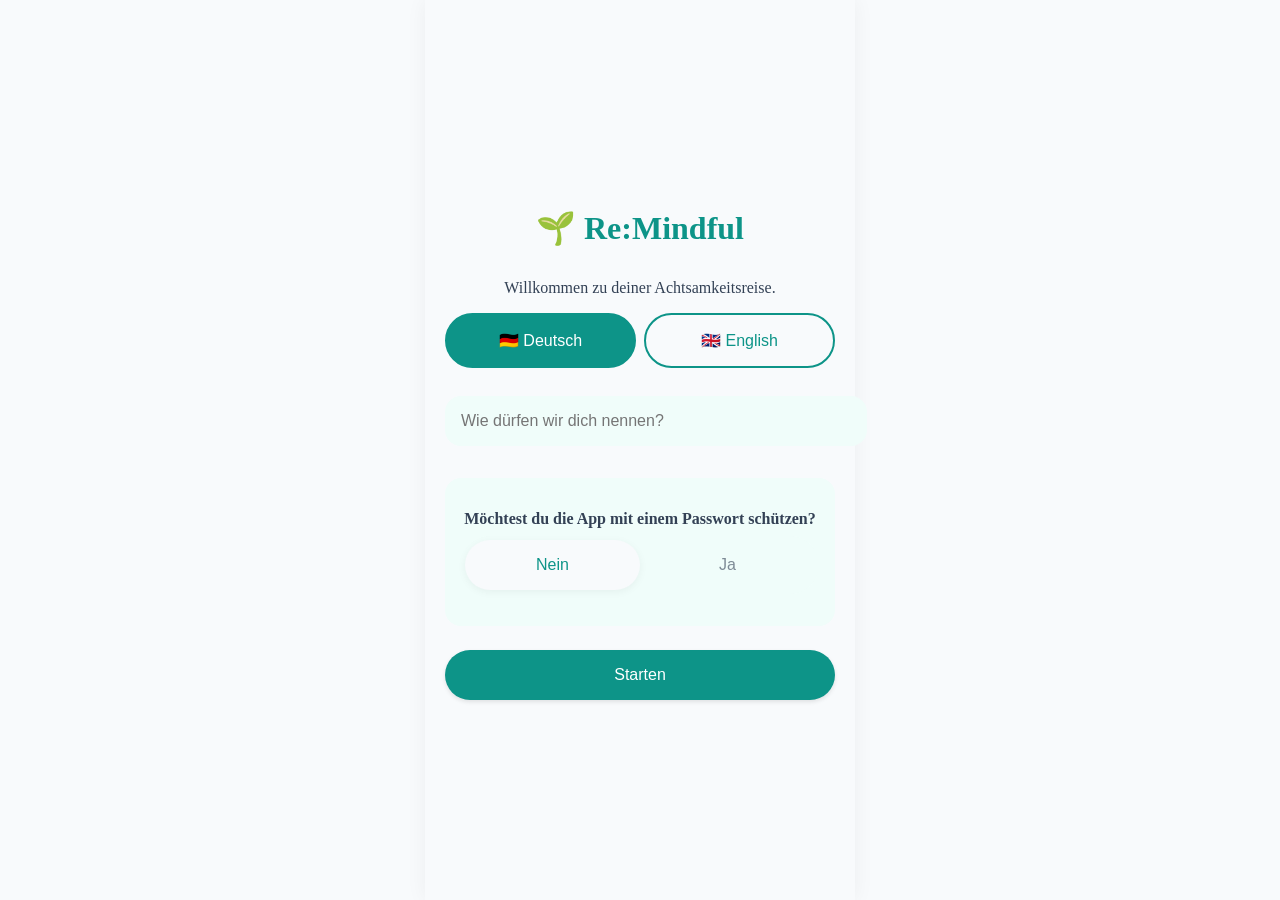
==== app/src/main/assets/index.html @ c2c4677a "🔥 Remove Voice Memo feature completely as requested" ====
<!DOCTYPE html>
<html lang="de">
<head>
    <meta charset="UTF-8">
    <meta name="viewport" content="width=device-width, initial-scale=1.0, maximum-scale=1.0, user-scalable=no, viewport-fit=cover">
    <title>Re:Mindful</title>
    <link rel="stylesheet" href="style.css">
</head>
<body>
    <div id="toast-container"></div>

    <!-- Lock Screen -->
    <div id="screen-lock" class="overlay-screen" style="display:none;">
        <div style="padding: 40px; text-align: center; width: 100%;">
            <h1 style="font-size: 48px; margin-bottom: 16px;">🔒</h1>
            <h2 data-i18n="lock_title">App gesperrt</h2>
            <p data-i18n="lock_desc">Bitte gib dein Passwort ein.</p>
            <input type="password" id="input-lock-pw" style="text-align: center;">
            <button onclick="app.unlockApp()" data-i18n="lock_btn">Entsperren</button>
        </div>
    </div>

    <!-- Splash Screen -->
    <div id="screen-splash" class="overlay-screen" style="display:none;">
        <div class="splash-content">
            <h1>👋</h1>
            <h2 id="splash-title">Willkommen!</h2>
            <p data-i18n="splash_subtitle">Wie geht es dir heute?</p>
            <button onclick="app.closeSplash()" data-i18n="splash_btn">Einen Eintrag erstellen</button>
        </div>
    </div>

    <!-- Custom Modal -->
    <div id="custom-modal" class="modal-overlay">
        <div class="modal-content">
            <h3 id="modal-title">Titel</h3>
            <div id="modal-body">Inhalt</div>
            <div class="modal-actions">
                <button id="modal-cancel" class="outline-btn" style="display:none;">Abbrechen</button>
                <button id="modal-confirm">OK</button>
            </div>
        </div>
    </div>

    <div id="app-container">
        <!-- Onboarding Screen -->
        <div id="screen-onboarding" class="screen">
            <div class="onboarding-content">
                <h1>🌱 Re:Mindful</h1>
                <p data-i18n="onboarding_desc">Willkommen zu deiner Achtsamkeitsreise.</p>

                <div class="lang-selector">
                    <button class="lang-btn active" onclick="app.setLang('de')">🇩🇪 Deutsch</button>
                    <button class="lang-btn" onclick="app.setLang('en')">🇬🇧 English</button>
                </div>

                <input type="text" id="input-username" data-i18n-placeholder="onboarding_name_ph" placeholder="Wie dürfen wir dich nennen?">

                <div style="margin-top: 20px; background: var(--soft-teal); padding: 16px; border-radius: 16px;">
                    <p style="margin-bottom: 8px; font-weight: bold;" data-i18n="onboarding_pw_q">Möchtest du die App mit einem Passwort schützen?</p>
                    <div class="segment-control">
                        <button id="btn-pw-no" class="active" onclick="app.toggleOnboardingPw(false)" data-i18n="btn_no">Nein</button>
                        <button id="btn-pw-yes" onclick="app.toggleOnboardingPw(true)" data-i18n="btn_yes">Ja</button>
                    </div>
                    <div id="onboarding-pw-fields" style="display: none;">
                        <input type="password" id="input-pw1" data-i18n-placeholder="pw_ph1" placeholder="Passwort">
                        <input type="password" id="input-pw2" data-i18n-placeholder="pw_ph2" placeholder="Passwort wiederholen">
                    </div>
                </div>

                <button onclick="app.finishOnboarding()" data-i18n="onboarding_start" style="margin-top: 24px;">Starten</button>
            </div>
        </div>

        <!-- Main App Screens (Tabs) -->
        <div id="screen-main" class="screen" style="display:none;">
            <!-- Tab 1: Mood Tracker -->
            <div id="tab-mood" class="tab-content active">
                <h2 data-i18n="mood_title">Wie fühlst du dich heute?</h2>
                <div class="mood-selector">
                    <button data-val="1" onclick="app.selectMood(1)">😢</button>
                    <button data-val="2" onclick="app.selectMood(2)">😕</button>
                    <button data-val="3" onclick="app.selectMood(3)">😐</button>
                    <button data-val="4" onclick="app.selectMood(4)">🙂</button>
                    <button data-val="5" onclick="app.selectMood(5)">😄</button>
                </div>

                <button class="nlp-btn" onclick="app.openMoodNLP()" data-i18n="mood_nlp_btn">✨ Gefühle in Worte fassen</button>

                <textarea id="mood-text" data-i18n-placeholder="mood_ph_happened" placeholder="Was ist passiert?"></textarea>
                <textarea id="mood-pos" data-i18n-placeholder="mood_ph_pos" placeholder="Was war positiv?"></textarea>
                <textarea id="mood-neg" data-i18n-placeholder="mood_ph_neg" placeholder="Was war negativ?"></textarea>

                <h3 data-i18n="mood_notes_title" style="margin-top: 16px; margin-bottom: 8px; font-size: 16px;">Zusätzliche Notizen</h3>
                <textarea id="mood-notes" data-i18n-placeholder="mood_notes_ph" placeholder="Weitere Gedanken..."></textarea>

                <button class="save-btn" onclick="app.saveMood()" data-i18n="save_entry">Eintrag speichern</button>
            </div>

            <!-- Tab 2: Goals -->
            <div id="tab-goals" class="tab-content" style="display:none;">
                <h2 data-i18n="goals_title">Meine Ziele</h2>

                <div class="segment-control">
                    <button id="seg-daily" class="active" onclick="app.switchGoalType('daily')" data-i18n="goals_daily">Tagesziele</button>
                    <button id="seg-weekly" onclick="app.switchGoalType('weekly')" data-i18n="goals_weekly">Wochenziele</button>
                </div>

                <input type="text" id="goal-input" data-i18n-placeholder="goals_ph" placeholder="Neues Ziel eingeben...">
                <button class="nlp-btn" onclick="app.nlpAnalyzeGoal()" data-i18n="goals_nlp_btn">✨ Ziel in kleine Schritte zerlegen</button>
                <div id="goal-nlp-suggestions" class="nlp-suggestions"></div>

                <div id="custom-step-container" style="display:none; margin-top:10px;">
                    <input type="text" id="custom-step-input" data-i18n-placeholder="goals_custom_step_ph" placeholder="Eigenen kleinen Schritt hinzufügen...">
                    <button class="outline-btn" onclick="app.addCustomStep()" data-i18n="goals_add_step">Hinzufügen</button>
                </div>

                <button class="save-btn" id="btn-save-goal-direct" onclick="app.saveGoalDirect()" style="display:none;" data-i18n="goals_save_btn">Ziel direkt speichern</button>

                <h3 data-i18n="goals_active_title" style="margin-top:24px;">Aktive Ziele</h3>
                <div id="active-goals-list"></div>
            </div>

            <!-- Tab 3: Success -->
            <div id="tab-success" class="tab-content" style="display:none;">
                <h2 data-i18n="success_title">Erfolge feiern</h2>
                <p data-i18n="success_subtitle">Jeder kleine Schritt zählt!</p>

                <div style="background: var(--soft-amber); padding: 16px; border-radius: 16px; margin-bottom: 16px;">
                    <h3 style="color: var(--primary-amber); margin-bottom: 8px;" data-i18n="success_motivate_title">Du bist großartig! 🌟</h3>
                    <p style="font-size: 14px; opacity: 0.8; margin-bottom: 0;" data-i18n="success_motivate_desc">Nimm dir einen Moment Zeit, um stolz auf dich zu sein. Was hast du geschafft, egal wie klein es erscheinen mag?</p>
                </div>

                <input type="text" id="success-input" data-i18n-placeholder="success_ph" placeholder="Was war dein Erfolg?">
                <textarea id="success-reason" data-i18n-placeholder="success_reason_ph" placeholder="Was hat zu diesem Erfolg geführt?"></textarea>

                <button onclick="app.saveSuccess()" data-i18n="success_btn">🎉 Erfolg feiern & speichern</button>
            </div>

            <!-- Tab 4: Journal -->
            <div id="tab-journal" class="tab-content" style="display:none;">
                <h2 data-i18n="journal_title">Tagebuch</h2>
                <button onclick="app.exportPdf()" data-i18n="journal_pdf_btn">📄 Als PDF exportieren</button>
                <div id="journal-list"></div>
            </div>

            <!-- Tab 5: Settings -->
            <div id="tab-settings" class="tab-content" style="display:none;">
                <h2 data-i18n="settings_title">Einstellungen</h2>

                <!-- System & Profile -->
                <div class="settings-card">
                    <h3 data-i18n="settings_profile">👤 Profil & Sprache</h3>
                    <input type="text" id="settings-name" placeholder="Dein Name">
                    <button onclick="app.updateName()" data-i18n="settings_name_btn">Name speichern</button>

                    <div class="lang-selector" style="margin-top: 16px;">
                        <button id="set-lang-de" class="lang-btn" onclick="app.changeLang('de')">🇩🇪 Deutsch</button>
                        <button id="set-lang-en" class="lang-btn" onclick="app.changeLang('en')">🇬🇧 English</button>
                    </div>
                </div>

                <!-- Theme -->
                <div class="settings-card" style="margin-top: 16px;">
                    <h3 data-i18n="settings_theme">🌓 Erscheinungsbild</h3>
                    <select id="theme-selector" onchange="app.changeTheme()">
                        <option value="system" data-i18n="theme_system">System-Standard</option>
                        <option value="light" data-i18n="theme_light">Hell (Light Mode)</option>
                        <option value="dark" data-i18n="theme_dark">Dunkel (Dark Mode)</option>
                    </select>
                </div>

                <!-- Security -->
                <div class="settings-card" style="margin-top: 16px;">
                    <h3 data-i18n="settings_security">🔒 Sicherheit</h3>
                    <p id="pw-status-text" style="font-size:14px; opacity:0.8;"></p>
                    <button id="btn-pw-toggle" onclick="app.togglePasswordSetting()"></button>
                </div>

                <!-- Design -->
                <div class="settings-card" style="margin-top: 16px;">
                    <h3 data-i18n="settings_design">🎨 Design & Farben</h3>
                    <p data-i18n="settings_design_desc">Wähle dein bevorzugtes Farbschema:</p>
                    <div class="color-picker-grid">
                        <button class="color-btn" style="background: #0d9488" onclick="app.setManualColor('teal')">Teal</button>
                        <button class="color-btn" style="background: #4f46e5" onclick="app.setManualColor('indigo')">Indigo</button>
                        <button class="color-btn" style="background: #d97706" onclick="app.setManualColor('amber')">Amber</button>
                        <button class="color-btn" style="background: #e11d48" onclick="app.setManualColor('rose')">Rose</button>
                        <button class="color-btn" style="background: #059669" onclick="app.setManualColor('emerald')">Emerald</button>
                        <button class="color-btn" style="background: #7c3aed" onclick="app.setManualColor('violet')">Violet</button>
                    </div>
                    <button class="outline-btn" onclick="app.resetToMaterialYou()" data-i18n="settings_material_btn">📱 System "Material You" wiederherstellen</button>
                </div>

                <!-- System -->
                <div class="settings-card" style="margin-top: 16px;">
                    <h3 data-i18n="settings_system">🛠️ System</h3>
                    <div style="display:flex; align-items:center; gap: 12px; margin-bottom: 12px;">
                        <input type="time" id="reminder-time" value="19:00" style="margin-bottom:0; flex:1;">
                        <button onclick="app.toggleDailyReminder()" data-i18n="settings_reminder" style="flex:2; margin-bottom:0;">⏰ Aktivieren</button>
                    </div>
                    <button class="danger-btn" onclick="app.confirmReset()" data-i18n="settings_delete">🗑️ Alle Daten löschen</button>
                </div>

                <!-- Help -->
                <div class="settings-card" style="margin-top: 16px;">
                    <h3 data-i18n="settings_help">❓ Hilfe & Erklärung</h3>
                    <details>
                        <summary data-i18n="help_q1">Wie funktioniert der Mood-Tracker?</summary>
                        <p data-i18n="help_a1" style="margin-top:8px; font-size:14px; opacity:0.8;">Wähle einen Emoji und beschreibe deinen Tag. Der Button "Gefühle in Worte fassen" hilft dir, deine Emotionen besser zu benennen.</p>
                    </details>
                    <details style="margin-top: 8px;">
                        <summary data-i18n="help_q2">Wie nutze ich die Ziele?</summary>
                        <p data-i18n="help_a2" style="margin-top:8px; font-size:14px; opacity:0.8;">Setze Tages- oder Wochenziele. Lass große Ziele von der App in kleine machbare Schritte zerlegen. Du kannst auch eigene Schritte hinzufügen. Wenn du fertig bist, bewerte das Ziel, damit es im Tagebuch landet.</p>
                    </details>
                    <details style="margin-top: 8px;">
                        <summary data-i18n="help_q3">Wie funktioniert die "KI" (NLP)?</summary>
                        <p data-i18n="help_a3" style="margin-top:8px; font-size:14px; opacity:0.8;">Die App analysiert deine Eingaben auf bestimmte Wörter und generiert daraus kleine, positive Vorschläge. Alles passiert direkt auf deinem Handy, ohne Internetverbindung.</p>
                    </details>
                    <details style="margin-top: 8px;">
                        <summary data-i18n="help_q4">Was passiert beim PDF-Export?</summary>
                        <p data-i18n="help_a4" style="margin-top:8px; font-size:14px; opacity:0.8;">Deine Einträge werden auf Knopfdruck in ein schönes PDF-Dokument formatiert und sicher in deinem Download-Ordner gespeichert.</p>
                    </details>
                    <details style="margin-top: 8px;">
                        <summary data-i18n="help_q5">Wofür ist diese App gedacht?</summary>
                        <p data-i18n="help_a5" style="margin-top:8px; font-size:14px; opacity:0.8;">Re:Mindful dient deinem persönlichen Wachstum und der Selbstreflexion. Hinweis: Sie ist kein Ersatz für eine professionelle Therapie oder einen Arzt.</p>
                    </details>
                </div>
            </div>

            <!-- Bottom Navigation -->
            <nav class="bottom-nav">
                <button onclick="app.switchTab('mood', this)" class="active" data-i18n="nav_mood">Mood</button>
                <button onclick="app.switchTab('goals', this)" data-i18n="nav_goals">Ziele</button>
                <button onclick="app.switchTab('success', this)" data-i18n="nav_success">Erfolge</button>
                <button onclick="app.switchTab('journal', this)" data-i18n="nav_journal">Tagebuch</button>
                <button onclick="app.switchTab('settings', this)" data-i18n="nav_settings">Setup</button>
            </nav>
        </div>
    </div>

    <script src="app.js?v=17"></script>
</body>
</html>
---- app/src/main/assets/style.css ----
:root {
    --bg-color: #f8fafc;
    --primary-teal: #0d9488;
    --soft-teal: #f0fdfa;
    --text-main: #334155;

    --primary-indigo: #4f46e5;
    --soft-indigo: #eef2ff;
    --primary-amber: #d97706;
    --soft-amber: #fffbeb;
    --danger-red: #e11d48;
}

[data-theme="dark"] {
    --bg-color: #0f172a;
    --text-main: #f8fafc;
    --soft-teal: #1e293b;
    --soft-indigo: #1e1b4b;
    --soft-amber: #451a03;
}

html, body {
    height: 100%;
    margin: 0;
    padding: 0;
}

body {
    background: var(--bg-color);
    color: var(--text-main);
    display: flex;
    justify-content: center;
    overflow: hidden; /* App container handles scrolling */
    transition: background 0.3s, color 0.3s;
}

#app-container {
    width: 100%;
    max-width: 430px;
    height: 100%;
    background: var(--bg-color);
    position: relative;
    box-shadow: 0 0 20px rgba(0,0,0,0.05);
    display: flex;
    flex-direction: column;
}

.screen {
    flex: 1;
    display: flex;
    flex-direction: column;
    height: 100%;
}

.onboarding-content {
    padding: 40px 20px;
    text-align: center;
    display: flex;
    flex-direction: column;
    justify-content: center;
    height: 100%;
}

.tab-content {
    flex: 1;
    overflow-y: auto;
    padding: 20px;
    padding-bottom: 120px; /* Safe space for bottom nav and keyboard */
}

h1, h2 {
    margin-bottom: 16px;
    color: var(--primary-teal);
}

p {
    margin-bottom: 16px;
}

input, textarea, select {
    width: 100%;
    padding: 16px;
    border: none;
    background: var(--soft-teal);
    border-radius: 16px;
    margin-bottom: 12px;
    font-size: 16px;
    color: var(--text-main);
    transition: box-shadow 0.2s;
}

input:focus, textarea:focus, select:focus {
    outline: none;
    box-shadow: 0 0 0 2px var(--primary-teal);
}

textarea {
    resize: vertical;
    min-height: 100px;
}

button {
    background: var(--primary-teal);
    color: white;
    border: none;
    padding: 16px 24px;
    border-radius: 100px;
    font-size: 16px;
    font-weight: 500;
    cursor: pointer;
    width: 100%;
    margin-bottom: 12px;
    box-shadow: 0 2px 4px rgba(0,0,0,0.1);
    transition: background 0.3s, transform 0.1s, box-shadow 0.2s;
}

button:active {
    transform: scale(0.98);
}

button.nlp-btn {
    background: var(--primary-indigo);
}

button.danger-btn {
    background: var(--danger-red);
}

button.outline-btn {
    background: transparent;
    color: var(--primary-teal);
    border: 2px solid var(--primary-teal);
    box-shadow: none;
}

button.outline-btn:active {
    background: var(--soft-teal);
}

/* Mood Selector with colored Emojis */
.mood-selector {
    display: flex;
    justify-content: space-between;
    margin-bottom: 16px;
}

.mood-selector button {
    width: 18%;
    font-size: 24px;
    background: var(--soft-teal);
    padding: 16px 0;
    border-radius: 20px;
    box-shadow: none;
    opacity: 0.6;
    transition: all 0.2s;
}

/* Colors for emojis */
.mood-selector button[data-val="1"] { color: var(--danger-red); }
.mood-selector button[data-val="2"] { color: #f97316; }
.mood-selector button[data-val="3"] { color: #eab308; }
.mood-selector button[data-val="4"] { color: #84cc16; }
.mood-selector button[data-val="5"] { color: #22c55e; }

.mood-selector button.selected {
    opacity: 1;
    transform: scale(1.1);
    background: var(--bg-color);
    box-shadow: 0 4px 12px rgba(0,0,0,0.1);
}

/* NLP Suggestions */
.nlp-suggestions {
    margin-bottom: 16px;
    background: var(--soft-teal);
    padding: 16px;
    border-radius: 16px;
}

.nlp-suggestions label {
    display: flex;
    align-items: center;
    margin-bottom: 12px;
    font-size: 15px;
}

.nlp-suggestions input[type="checkbox"] {
    width: auto;
    margin-right: 12px;
    margin-bottom: 0;
    transform: scale(1.2);
}

/* Segment Control */
.segment-control {
    display: flex;
    background: var(--soft-teal);
    border-radius: 100px;
    padding: 4px;
    margin-bottom: 16px;
}
.segment-control button {
    margin-bottom: 0;
    background: transparent;
    color: var(--text-main);
    box-shadow: none;
    opacity: 0.6;
}
.segment-control button.active {
    background: var(--bg-color);
    color: var(--primary-teal);
    opacity: 1;
    box-shadow: 0 2px 8px rgba(0,0,0,0.05);
}

/* Active Goals List */
.active-goal-card {
    background: var(--soft-indigo);
    padding: 16px;
    border-radius: 16px;
    margin-bottom: 12px;
}
.active-goal-card h4 {
    color: var(--primary-indigo);
    margin-bottom: 8px;
}
.active-goal-card ul {
    margin-left: 20px;
    margin-bottom: 12px;
    font-size: 14px;
}

/* Journal List */
.journal-day-group {
    margin-bottom: 24px;
}
.journal-day-header {
    font-size: 18px;
    font-weight: bold;
    color: var(--primary-teal);
    margin-bottom: 12px;
    border-bottom: 2px solid var(--soft-teal);
    padding-bottom: 4px;
}

.journal-entry {
    background: var(--soft-teal);
    border: none;
    padding: 20px;
    border-radius: 24px;
    margin-bottom: 16px;
    box-shadow: 0 4px 12px rgba(0,0,0,0.03);
}

.entry-header {
    display: flex;
    justify-content: space-between;
    align-items: center;
    margin-bottom: 12px;
    color: var(--text-main);
    opacity: 0.8;
}

.badge {
    padding: 6px 12px;
    border-radius: 100px;
    font-size: 12px;
    font-weight: bold;
    color: white;
}
.badge.mood { background: var(--primary-teal); }
.badge.success { background: var(--primary-amber); }
.badge.goal { background: var(--primary-indigo); }
.badge.voice { background: #64748b; }

.journal-entry p { white-space: pre-wrap; font-size: 15px; margin-bottom: 8px; }

.entry-actions {
    display: flex;
    gap: 8px;
    margin-top: 16px;
}
.entry-actions button {
    margin-bottom: 0;
    padding: 8px;
    font-size: 12px;
    width: auto;
    flex: 1;
}

/* Audio Player */
audio {
    width: 100%;
    margin-top: 8px;
    margin-bottom: 8px;
    border-radius: 100px;
}
.voice-memo-card {
    background: var(--soft-teal);
    padding: 16px;
    border-radius: 20px;
    margin-bottom: 16px;
}

/* Settings Cards */
.settings-card {
    background: var(--soft-teal);
    padding: 20px;
    border-radius: 24px;
}
.settings-card h3 {
    margin-bottom: 12px;
    font-size: 18px;
    color: var(--text-main);
}
.color-picker-grid {
    display: grid;
    grid-template-columns: repeat(3, 1fr);
    gap: 12px;
    margin-bottom: 16px;
}
.color-btn {
    border-radius: 12px;
    height: 48px;
    margin: 0;
    box-shadow: none;
    color: white;
    font-weight: bold;
    text-shadow: 0 1px 2px rgba(0,0,0,0.2);
}
.lang-selector {
    display: flex;
    gap: 8px;
    margin-bottom: 16px;
}
.lang-btn {
    background: transparent;
    border: 2px solid var(--primary-teal);
    color: var(--primary-teal);
    box-shadow: none;
}
.lang-btn.active {
    background: var(--primary-teal);
    color: white;
}

/* Details / Accordion */
details {
    background: var(--bg-color);
    padding: 12px;
    border-radius: 12px;
    cursor: pointer;
}
summary { font-weight: bold; color: var(--primary-teal); }

/* Bottom Navigation (Material 3) */
.bottom-nav {
    position: absolute;
    bottom: 0;
    width: 100%;
    display: flex;
    background: var(--bg-color);
    padding: 12px 4px;
    box-shadow: 0 -2px 10px rgba(0,0,0,0.05);
    z-index: 100;
    overflow-x: auto;
}

.bottom-nav button {
    flex: 1;
    background: transparent;
    color: var(--text-main);
    font-size: 11px;
    padding: 12px 2px;
    margin: 0;
    box-shadow: none;
    border-radius: 100px;
    transition: all 0.2s;
    opacity: 0.6;
    min-width: 60px;
}

.bottom-nav button.active {
    background: var(--soft-teal);
    color: var(--primary-teal);
    opacity: 1;
    font-weight: bold;
}

/* Modals & Overlays */
.overlay-screen {
    position: absolute;
    inset: 0;
    background: var(--bg-color);
    color: var(--text-main);
    z-index: 200;
    display: flex;
    justify-content: center;
    align-items: center;
    flex-direction: column;
}
.overlay-screen#screen-splash {
    background: var(--primary-teal);
    color: white;
}
.splash-content {
    text-align: center;
    padding: 40px;
}
.splash-content h1 { font-size: 60px; margin-bottom: 16px; color: white; }
.splash-content h2 { color: white; }
.splash-content button {
    background: white;
    color: var(--primary-teal);
    margin-top: 24px;
}

.modal-overlay {
    position: fixed;
    inset: 0;
    background: rgba(0,0,0,0.6);
    display: none;
    justify-content: center;
    align-items: center;
    z-index: 9999;
}
.modal-content {
    background: var(--bg-color);
    padding: 24px;
    border-radius: 24px;
    width: 90%;
    max-width: 400px;
}
.modal-actions {
    display: flex;
    gap: 12px;
    margin-top: 20px;
}
.modal-actions button { margin-bottom: 0; }

/* Toast */
#toast-container {
    position: fixed;
    bottom: 100px;
    left: 50%;
    transform: translateX(-50%);
    z-index: 10000;
    display: flex;
    flex-direction: column;
    gap: 10px;
    pointer-events: none;
}
.toast {
    background: var(--text-main);
    color: var(--bg-color);
    padding: 12px 24px;
    border-radius: 100px;
    font-size: 14px;
    animation: fadein 0.3s, fadeout 0.3s 2.7s;
    box-shadow: 0 4px 12px rgba(0,0,0,0.15);
}
@keyframes fadein { from { opacity: 0; transform: translateY(20px); } to { opacity: 1; transform: translateY(0); } }
@keyframes fadeout { from { opacity: 1; } to { opacity: 0; } }

/* Confetti */
.confetti {
    position: absolute;
    width: 10px;
    height: 10px;
    top: -10px;
    z-index: 999;
    animation: fall linear forwards;
}
@keyframes fall {
    to { transform: translateY(110vh) rotate(720deg); }
}
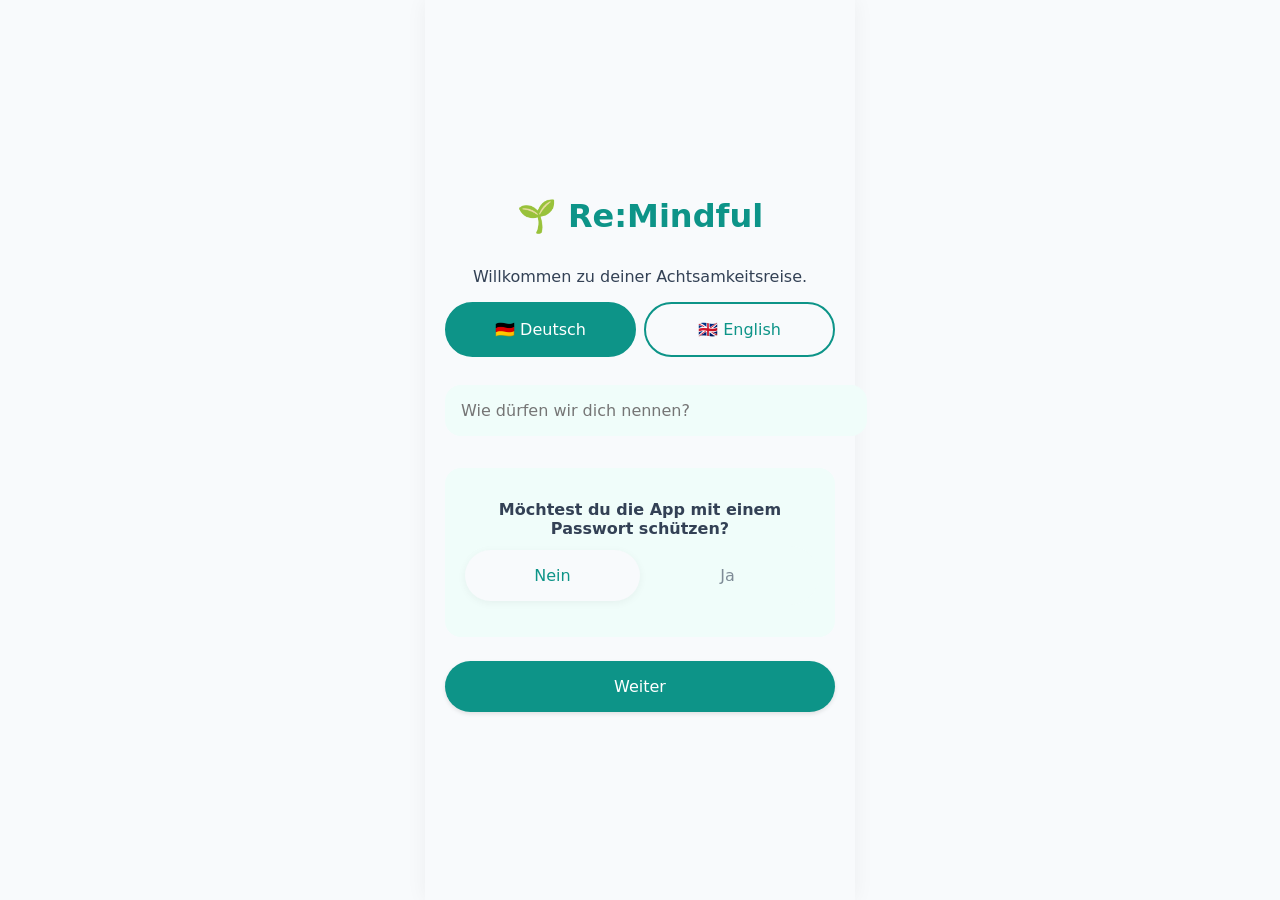
==== commit 01bddeb0: "🚀 Feature Update v2.3.0.0: Swipe-To-Navigate, 2-Step Onboarding & Consistent Fonts" ====
--- a/app/src/main/assets/index.html
+++ b/app/src/main/assets/index.html
@@ -45,7 +45,7 @@
     <div id="app-container">
         <!-- Onboarding Screen -->
         <div id="screen-onboarding" class="screen">
-            <div class="onboarding-content">
+            <div id="onboarding-step-1" class="onboarding-content">
                 <h1>🌱 Re:Mindful</h1>
                 <p data-i18n="onboarding_desc">Willkommen zu deiner Achtsamkeitsreise.</p>
 
@@ -68,7 +68,18 @@
                     </div>
                 </div>
 
-                <button onclick="app.finishOnboarding()" data-i18n="onboarding_start" style="margin-top: 24px;">Starten</button>
+                <button onclick="app.nextOnboardingStep()" data-i18n="onboarding_next" style="margin-top: 24px;">Weiter</button>
+            </div>
+
+            <div id="onboarding-step-2" class="onboarding-content" style="display: none;">
+                <h1 style="font-size: 48px;">⏰</h1>
+                <h2 data-i18n="onboard_remind_title">Tägliche Erinnerung</h2>
+                <p data-i18n="onboard_remind_desc">Möchtest du jeden Tag eine liebevolle Erinnerung erhalten, um kurz innezuhalten und den Tag zu reflektieren?</p>
+
+                <input type="time" id="onboard-reminder-time" value="19:00" style="font-size: 24px; text-align: center;">
+
+                <button onclick="app.finishOnboarding(true)" data-i18n="onboard_remind_yes" style="margin-top: 16px;">Erinnerung aktivieren</button>
+                <button class="outline-btn" onclick="app.finishOnboarding(false)" data-i18n="onboard_remind_no">Jetzt nicht</button>
             </div>
         </div>
 
--- a/app/src/main/assets/style.css
+++ b/app/src/main/assets/style.css
@@ -23,6 +23,11 @@
     height: 100%;
     margin: 0;
     padding: 0;
+    font-family: system-ui, -apple-system, sans-serif;
+}
+
+input, textarea, select, button {
+    font-family: inherit;
 }
 
 body {
@@ -119,7 +124,9 @@
 }
 
 button.nlp-btn {
-    background: var(--primary-indigo);
+    background: var(--soft-teal);
+    color: var(--primary-teal);
+    border: 2px solid var(--primary-teal);
 }
 
 button.danger-btn {
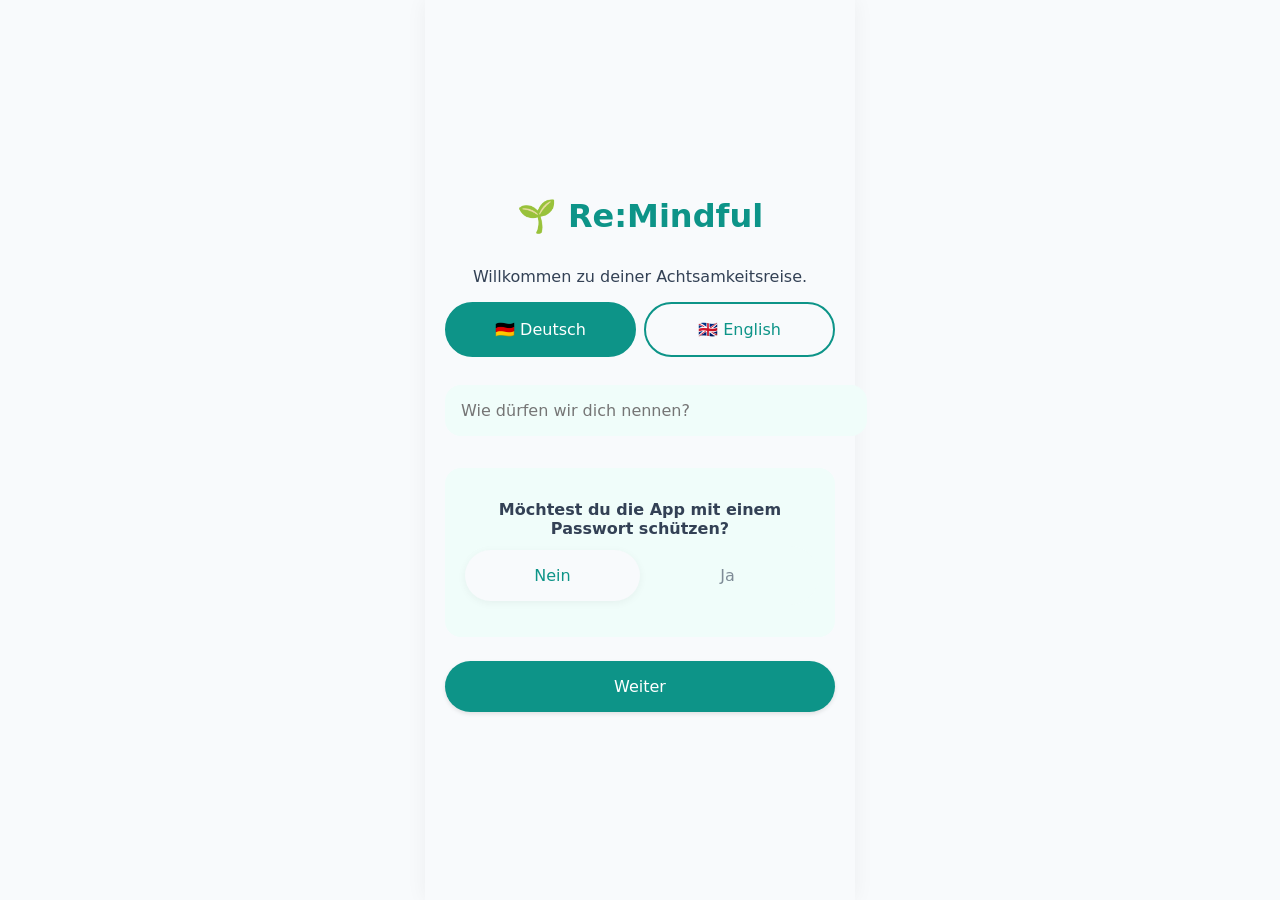
==== commit beaec5ce: "🐛 Fix Onboarding password validation bug on Step 2 and add Back button" ====
--- a/app/src/main/assets/index.html
+++ b/app/src/main/assets/index.html
@@ -79,7 +79,10 @@
                 <input type="time" id="onboard-reminder-time" value="19:00" style="font-size: 24px; text-align: center;">
 
                 <button onclick="app.finishOnboarding(true)" data-i18n="onboard_remind_yes" style="margin-top: 16px;">Erinnerung aktivieren</button>
-                <button class="outline-btn" onclick="app.finishOnboarding(false)" data-i18n="onboard_remind_no">Jetzt nicht</button>
+                <div style="display: flex; gap: 12px;">
+                    <button class="outline-btn" onclick="app.prevOnboardingStep()" data-i18n="btn_back">Zurück</button>
+                    <button class="outline-btn" onclick="app.finishOnboarding(false)" data-i18n="onboard_remind_no">Jetzt nicht</button>
+                </div>
             </div>
         </div>
 
@@ -206,6 +209,10 @@
                 <!-- System -->
                 <div class="settings-card" style="margin-top: 16px;">
                     <h3 data-i18n="settings_system">🛠️ System</h3>
+
+                    <p style="font-size: 14px; opacity: 0.8; margin-bottom: 8px;" data-i18n="settings_notif_desc">Benachrichtigungen verwalten:</p>
+                    <button class="outline-btn" style="margin-bottom: 16px;" onclick="app.manageNotifications()" data-i18n="settings_notif_btn">Benachrichtigungen (System) öffnen</button>
+
                     <div style="display:flex; align-items:center; gap: 12px; margin-bottom: 12px;">
                         <input type="time" id="reminder-time" value="19:00" style="margin-bottom:0; flex:1;">
                         <button onclick="app.toggleDailyReminder()" data-i18n="settings_reminder" style="flex:2; margin-bottom:0;">⏰ Aktivieren</button>
@@ -236,6 +243,12 @@
                         <summary data-i18n="help_q5">Wofür ist diese App gedacht?</summary>
                         <p data-i18n="help_a5" style="margin-top:8px; font-size:14px; opacity:0.8;">Re:Mindful dient deinem persönlichen Wachstum und der Selbstreflexion. Hinweis: Sie ist kein Ersatz für eine professionelle Therapie oder einen Arzt.</p>
                     </details>
+                </div>
+
+                <!-- About -->
+                <div class="settings-card" style="margin-top: 16px; text-align:center; opacity:0.7;">
+                    <h3 data-i18n="about_title">ℹ️ Über diese App</h3>
+                    <p style="font-size:14px;" data-i18n="about_desc"><strong>Re:Mindful</strong><br>Entwickelt von Tian Svenja Vieth<br>Vielen Dank an L. für die Ideen und das Feedback.<br><br>Diese App ist Open-Source und darf frei verteilt und modifiziert werden. Alle Daten bleiben 100% lokal auf deinem Gerät.</p>
                 </div>
             </div>
 
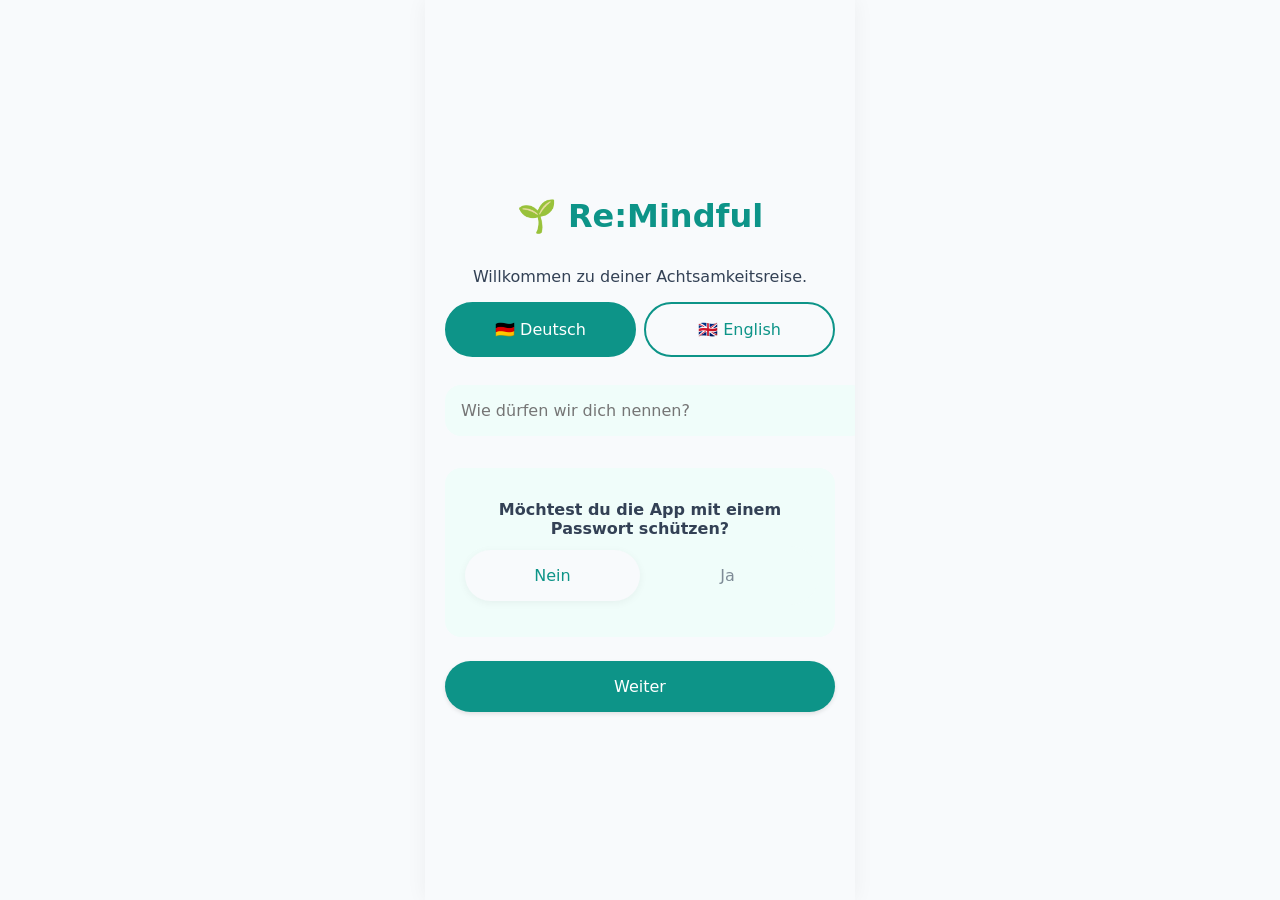
==== commit d73a9873: "🚀 Feature Update v2.6.0.0: Live Real-time Countdown, Expired Goal Popup Trigger & Timer Reset Option" ====
--- a/app/src/main/assets/index.html
+++ b/app/src/main/assets/index.html
@@ -115,24 +115,50 @@
             <div id="tab-goals" class="tab-content" style="display:none;">
                 <h2 data-i18n="goals_title">Meine Ziele</h2>
 
-                <div class="segment-control">
-                    <button id="seg-daily" class="active" onclick="app.switchGoalType('daily')" data-i18n="goals_daily">Tagesziele</button>
-                    <button id="seg-weekly" onclick="app.switchGoalType('weekly')" data-i18n="goals_weekly">Wochenziele</button>
-                </div>
-
-                <input type="text" id="goal-input" data-i18n-placeholder="goals_ph" placeholder="Neues Ziel eingeben...">
-                <button class="nlp-btn" onclick="app.nlpAnalyzeGoal()" data-i18n="goals_nlp_btn">✨ Ziel in kleine Schritte zerlegen</button>
-                <div id="goal-nlp-suggestions" class="nlp-suggestions"></div>
-
-                <div id="custom-step-container" style="display:none; margin-top:10px;">
-                    <input type="text" id="custom-step-input" data-i18n-placeholder="goals_custom_step_ph" placeholder="Eigenen kleinen Schritt hinzufügen...">
-                    <button class="outline-btn" onclick="app.addCustomStep()" data-i18n="goals_add_step">Hinzufügen</button>
-                </div>
-
-                <button class="save-btn" id="btn-save-goal-direct" onclick="app.saveGoalDirect()" style="display:none;" data-i18n="goals_save_btn">Ziel direkt speichern</button>
-
-                <h3 data-i18n="goals_active_title" style="margin-top:24px;">Aktive Ziele</h3>
-                <div id="active-goals-list"></div>
+                <div class="settings-card" style="margin-bottom: 24px; padding: 16px;">
+                    <h3 data-i18n="goals_create_title" style="margin-bottom: 12px; font-size: 16px;">Neues Ziel erstellen</h3>
+                    <div class="segment-control" style="margin-bottom: 12px;">
+                        <button id="seg-daily" class="active" onclick="app.switchGoalType('daily')" data-i18n="goals_daily">Tagesziel</button>
+                        <button id="seg-weekly" onclick="app.switchGoalType('weekly')" data-i18n="goals_weekly">Wochenziel</button>
+                    </div>
+
+                    <input type="text" id="goal-input" data-i18n-placeholder="goals_ph" placeholder="Neues Ziel eingeben...">
+
+                    <div style="margin-top: 12px; background: var(--bg-color); padding: 12px; border-radius: 8px; border: 1px solid var(--soft-teal);">
+                        <label style="display: flex; align-items: flex-start; gap: 8px; cursor: pointer;">
+                            <input type="checkbox" id="goal-custom-timer-toggle" onchange="app.toggleCustomTimer()" style="width: 18px; height: 18px; margin-top: 2px; flex-shrink: 0;">
+                            <span data-i18n="goal_custom_timer" style="font-size: 13px; opacity: 0.9; line-height: 1.4;">Gibt es einen speziellen Zeitpunkt, bis zu welchem du das Ziel erreichen möchtest?</span>
+                        </label>
+                        <div id="goal-custom-timer-container" style="display: none; margin-top: 12px; align-items: center; gap: 6px; flex-wrap: wrap;">
+                            <input type="number" id="goal-timer-d" min="0" placeholder="0" style="width: 55px; margin: 0; padding: 6px 8px;">
+                            <span data-i18n="timer_d">Tage</span>
+                            <input type="number" id="goal-timer-h" min="0" max="23" placeholder="0" style="width: 55px; margin: 0; padding: 6px 8px;">
+                            <span data-i18n="timer_h">Std.</span>
+                            <input type="number" id="goal-timer-m" min="0" max="59" placeholder="0" style="width: 55px; margin: 0; padding: 6px 8px;">
+                            <span data-i18n="timer_m">Min.</span>
+                        </div>
+                        <p id="goal-timer-hint" style="font-size: 12px; opacity: 0.7; margin-top: 8px; display: none; margin-bottom: 0;"></p>
+                    </div>
+
+                    <div id="goal-nlp-suggestions" class="nlp-suggestions" style="margin-top: 16px;"></div>
+
+                    <div id="custom-step-container" style="display:none; margin-top:10px;">
+                        <input type="text" id="custom-step-input" data-i18n-placeholder="goals_custom_step_ph" placeholder="Eigenen kleinen Schritt hinzufügen...">
+                        <button class="outline-btn" onclick="app.addCustomStep()" data-i18n="goals_add_step">Hinzufügen</button>
+                    </div>
+
+                    <div style="display: flex; gap: 8px; margin-top: 16px;">
+                        <button class="nlp-btn" onclick="app.nlpAnalyzeGoal()" data-i18n="goals_nlp_btn" style="flex: 1; padding: 10px 12px; font-size: 13px; margin-top: 0;">✨ In kleine Schritte</button>
+                        <button class="save-btn" id="btn-save-goal-direct" onclick="app.saveGoal()" data-i18n="goals_save_btn" style="flex: 1; padding: 10px 12px; font-size: 13px; margin-top: 0;">➕ Ziel speichern</button>
+                    </div>
+                    <button class="outline-btn" id="btn-cancel-edit" onclick="app.cancelEditGoal()" style="display:none; margin-top: 8px; width: 100%;" data-i18n="modal_cancel">Abbrechen</button>
+                </div>
+
+                <h3 data-i18n="goals_daily">Tagesziele</h3>
+                <div id="active-daily-goals-list"></div>
+
+                <h3 data-i18n="goals_weekly" style="margin-top:24px;">Wochenziele</h3>
+                <div id="active-weekly-goals-list"></div>
             </div>
 
             <!-- Tab 3: Success -->
@@ -263,6 +289,19 @@
         </div>
     </div>
 
-    <script src="app.js?v=17"></script>
+    <!-- Expired Goals Modal -->
+    <div id="expired-modal" class="modal-overlay" style="display:none; z-index: 9999;">
+        <div class="modal-content">
+            <h3 data-i18n="expired_title">Abgelaufene Ziele</h3>
+            <p data-i18n="expired_desc" style="margin-top: 8px;">Bitte werte deine abgelaufenen Ziele aus:</p>
+            <div id="expired-list" style="max-height: 50vh; overflow-y: auto; margin-bottom: 16px; margin-top: 16px;"></div>
+            <div style="display: flex; gap: 8px; flex-direction: column;">
+                <button onclick="app.saveExpiredGoals()" data-i18n="expired_save">Auswerten & ins Tagebuch</button>
+                <button class="outline-btn" onclick="app.closeExpiredModal()" data-i18n="btn_skip">Überspringen</button>
+            </div>
+        </div>
+    </div>
+
+    <script src="app.js?v=20"></script>
 </body>
 </html>
--- a/app/src/main/assets/style.css
+++ b/app/src/main/assets/style.css
@@ -55,6 +55,7 @@
     display: flex;
     flex-direction: column;
     height: 100%;
+    overflow: hidden;
 }
 
 .onboarding-content {
@@ -69,6 +70,7 @@
 .tab-content {
     flex: 1;
     overflow-y: auto;
+    -webkit-overflow-scrolling: touch;
     padding: 20px;
     padding-bottom: 120px; /* Safe space for bottom nav and keyboard */
 }
@@ -126,22 +128,23 @@
 button.nlp-btn {
     background: var(--soft-teal);
     color: var(--primary-teal);
-    border: 2px solid var(--primary-teal);
+    border: 1px solid var(--primary-teal);
 }
 
 button.danger-btn {
     background: var(--danger-red);
+    color: white;
 }
 
 button.outline-btn {
-    background: transparent;
-    color: var(--primary-teal);
-    border: 2px solid var(--primary-teal);
+    background: var(--soft-teal);
+    color: var(--primary-teal);
+    border: 1px solid var(--primary-teal);
     box-shadow: none;
 }
 
 button.outline-btn:active {
-    background: var(--soft-teal);
+    opacity: 0.8;
 }
 
 /* Mood Selector with colored Emojis */
@@ -392,6 +395,10 @@
     color: var(--primary-teal);
     opacity: 1;
     font-weight: bold;
+}
+
+body.keyboard-open .bottom-nav {
+    display: none !important;
 }
 
 /* Modals & Overlays */
